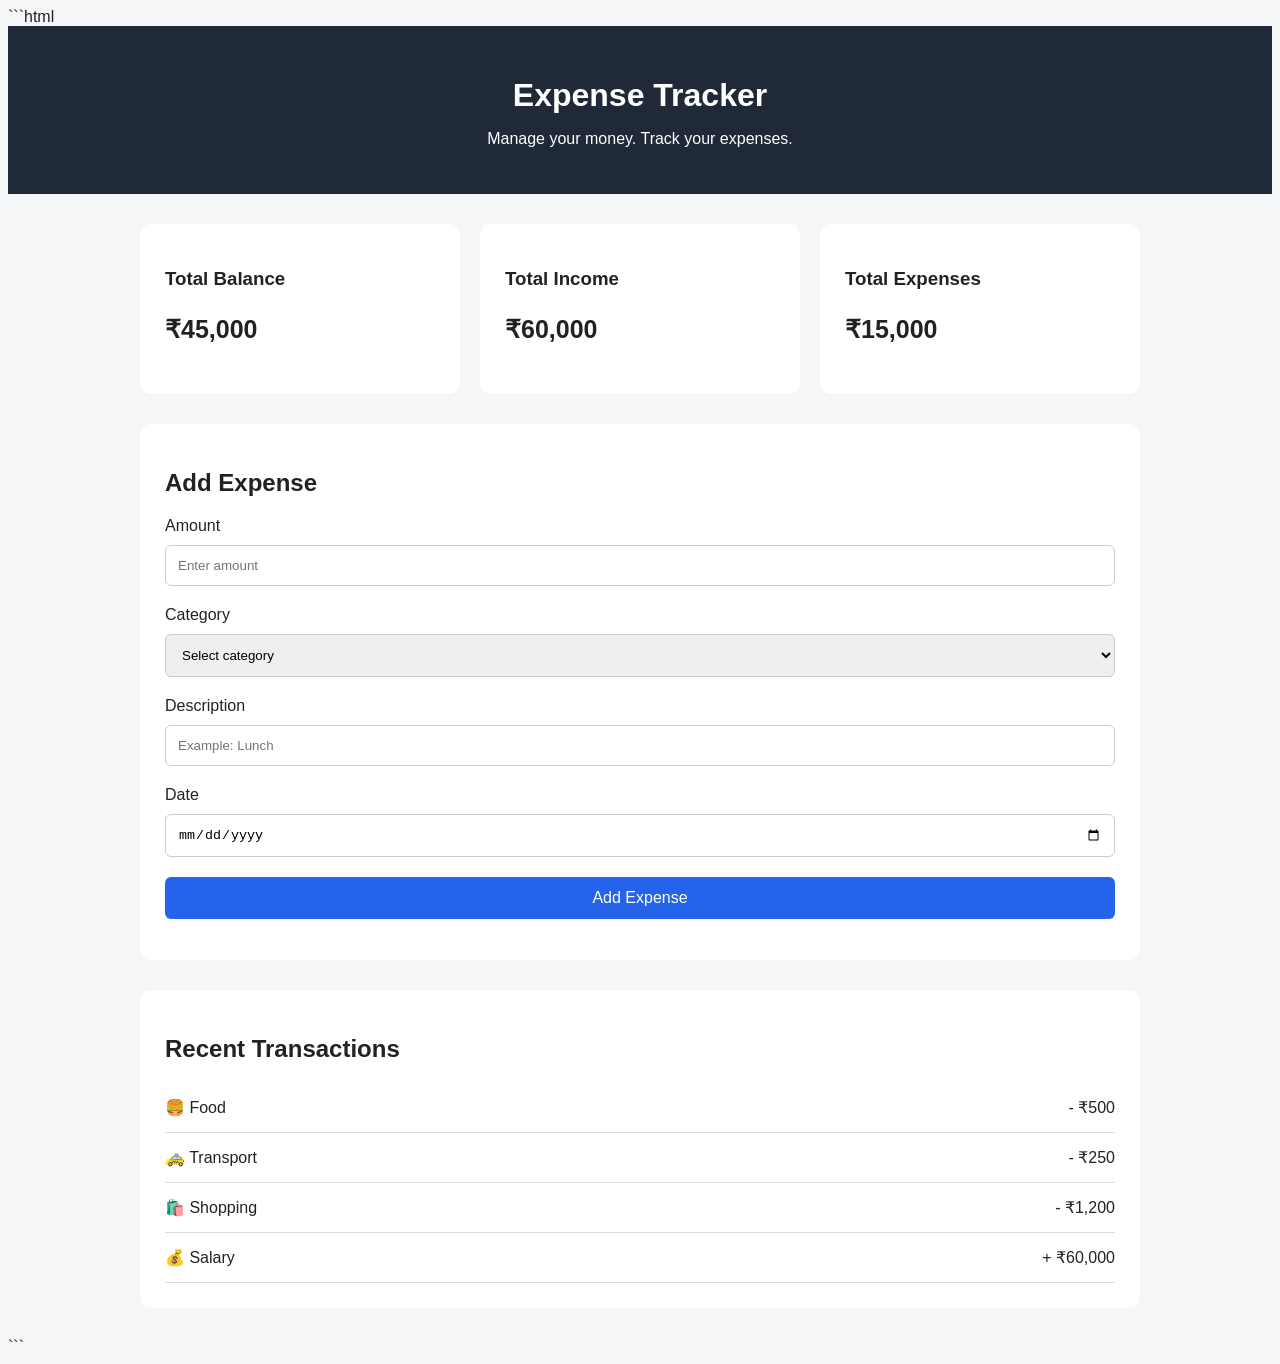
==== index.html @ b2ee7296 "commiting 1st time for my fedw prooject" ====
```html
<!DOCTYPE html>
<html lang="en">

<head>
    <meta charset="UTF-8">
    <meta name="viewport" content="width=device-width, initial-scale=1.0">

    <title>Expense Tracker</title>

    <link rel="stylesheet" href="style.css">
</head>

<body>

    <!-- Header -->
    <header>
        <h1>Expense Tracker</h1>
        <p>Manage your money. Track your expenses.</p>
    </header>


    <!-- Main Dashboard -->
    <main>

        <!-- Summary Section -->
        <section class="summary">

            <div class="card">
                <h3>Total Balance</h3>
                <p>₹45,000</p>
            </div>

            <div class="card">
                <h3>Total Income</h3>
                <p>₹60,000</p>
            </div>

            <div class="card">
                <h3>Total Expenses</h3>
                <p>₹15,000</p>
            </div>

        </section>


        <!-- Add Expense -->
        <section class="expense-form">

            <h2>Add Expense</h2>

            <form>

                <label for="amount">Amount</label>
                <input type="number" id="amount" placeholder="Enter amount">

                <label for="category">Category</label>
                <select id="category">

                    <option value="">Select category</option>
                    <option value="food">Food</option>
                    <option value="transport">Transport</option>
                    <option value="shopping">Shopping</option>
                    <option value="rent">Rent</option>
                    <option value="bills">Bills</option>
                    <option value="education">Education</option>
                    <option value="other">Other</option>

                </select>


                <label for="description">Description</label>

                <input type="text" id="description" placeholder="Example: Lunch">


                <label for="date">Date</label>

                <input type="date" id="date">


                <button type="submit">
                    Add Expense
                </button>

            </form>

        </section>


        <!-- Recent Transactions -->
        <section class="transactions">

            <h2>Recent Transactions</h2>

            <div class="transaction">
                <span>🍔 Food</span>
                <span>- ₹500</span>
            </div>

            <div class="transaction">
                <span>🚕 Transport</span>
                <span>- ₹250</span>
            </div>

            <div class="transaction">
                <span>🛍️ Shopping</span>
                <span>- ₹1,200</span>
            </div>

            <div class="transaction">
                <span>💰 Salary</span>
                <span>+ ₹60,000</span>
            </div>

        </section>

    </main>

</body>

</html>
```
---- style.css ----
```css
/* Basic page setup */

* {
    box-sizing: border-box;
    margin: 0;
    padding: 0;
}

body {
    font-family: Arial, sans-serif;
    background-color: #f4f6f8;
    color: #222;
}


/* Header */

header {
    background-color: #1f2937;
    color: white;
    text-align: center;
    padding: 30px;
}

header h1 {
    margin-bottom: 10px;
}


/* Main */

main {
    width: 90%;
    max-width: 1000px;
    margin: 30px auto;
}


/* Summary cards */

.summary {
    display: flex;
    gap: 20px;
    margin-bottom: 30px;
}

.card {
    background-color: white;
    padding: 25px;
    flex: 1;
    border-radius: 10px;
}

.card h3 {
    margin-bottom: 10px;
}

.card p {
    font-size: 25px;
    font-weight: bold;
}


/* Expense form */

.expense-form {
    background-color: white;
    padding: 25px;
    border-radius: 10px;
    margin-bottom: 30px;
}

.expense-form h2 {
    margin-bottom: 20px;
}

form {
    display: flex;
    flex-direction: column;
    gap: 10px;
}

input,
select {
    padding: 12px;
    border: 1px solid #ccc;
    border-radius: 6px;
    margin-bottom: 10px;
}

button {
    padding: 12px;
    border: none;
    border-radius: 6px;
    background-color: #2563eb;
    color: white;
    font-size: 16px;
    cursor: pointer;
}


/* Transactions */

.transactions {
    background-color: white;
    padding: 25px;
    border-radius: 10px;
}

.transactions h2 {
    margin-bottom: 20px;
}

.transaction {
    display: flex;
    justify-content: space-between;
    padding: 15px 0;
    border-bottom: 1px solid #ddd;
}

```
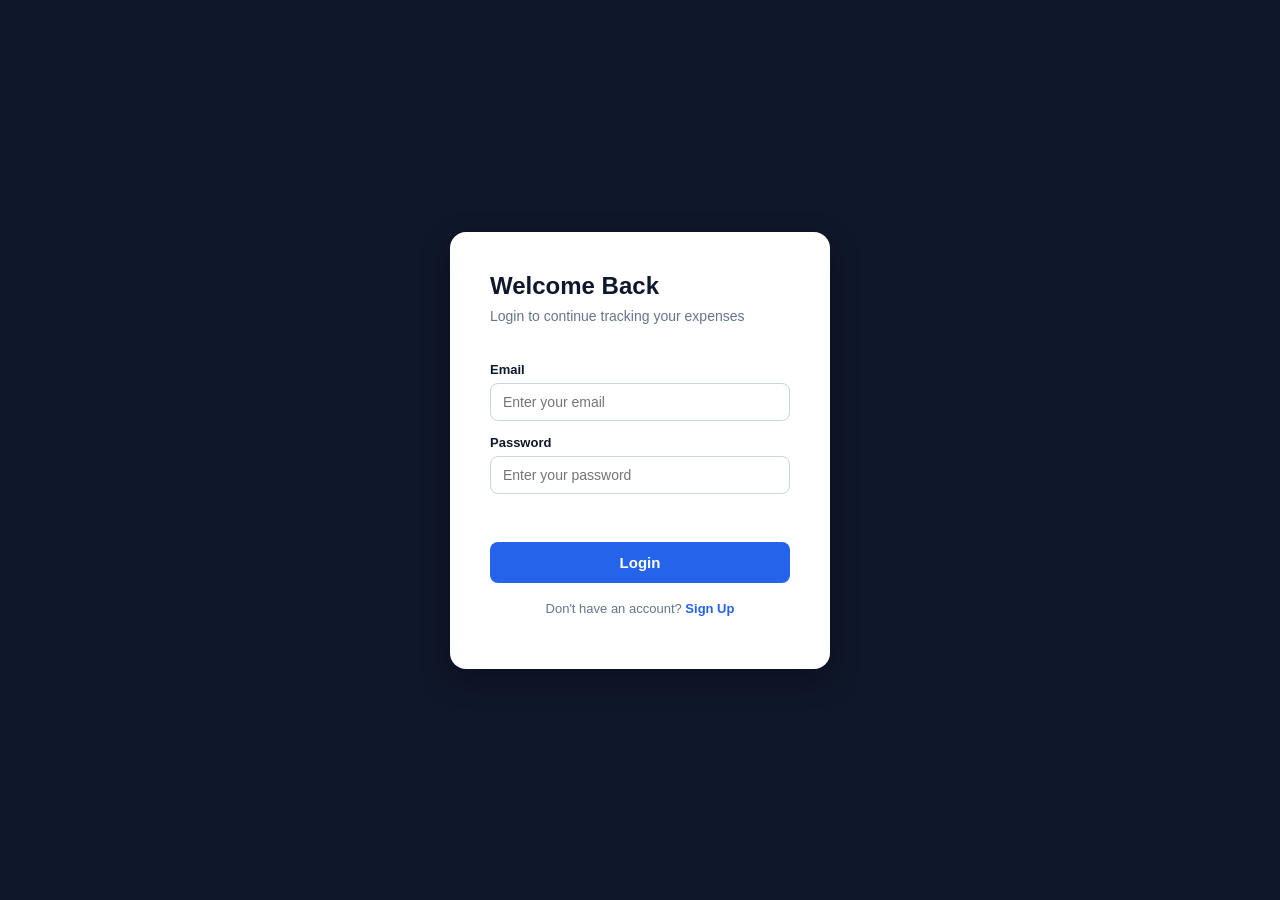
==== commit 87ba73fd: "hello users" ====
--- a/index.html
+++ b/index.html
@@ -1,4 +1,3 @@
-```html
 <!DOCTYPE html>
 <html lang="en">
 
@@ -9,78 +8,162 @@
     <title>Expense Tracker</title>
 
     <link rel="stylesheet" href="style.css">
+
+    <!-- Auth must load before the page renders so we can redirect instantly -->
+    <script src="auth.js"></script>
+    <script>
+        // If no one is logged in, send them to the login page immediately
+        if (!getCurrentUser()) {
+            window.location.href = 'login.html';
+        }
+    </script>
 </head>
 
 <body>
 
-    <!-- Header -->
-    <header>
-        <h1>Expense Tracker</h1>
-        <p>Manage your money. Track your expenses.</p>
+    <!-- ================= HEADER ================= -->
+
+    <header class="header">
+
+        <div>
+            <h1>Expense Tracker</h1>
+            <p>Manage your money smarter</p>
+        </div>
+
+        <div class="header-actions">
+
+            <span id="welcomeUser" class="welcome-text"></span>
+
+            <button id="clearAllBtn" class="danger-btn">
+                Clear All
+            </button>
+
+            <button id="logoutBtn" class="danger-btn" onclick="logoutUser()">
+                Logout
+            </button>
+
+        </div>
+
     </header>
 
 
-    <!-- Main Dashboard -->
-    <main>
-
-        <!-- Summary Section -->
+    <!-- ================= MAIN CONTAINER ================= -->
+
+    <main class="container">
+
+
+        <!-- ================= SUMMARY ================= -->
+
         <section class="summary">
 
-            <div class="card">
+            <div class="summary-card">
                 <h3>Total Balance</h3>
-                <p>₹45,000</p>
-            </div>
-
-            <div class="card">
+                <p id="balance">₹0.00</p>
+            </div>
+
+            <div class="summary-card">
                 <h3>Total Income</h3>
-                <p>₹60,000</p>
-            </div>
-
-            <div class="card">
+                <p id="income">₹0.00</p>
+            </div>
+
+            <div class="summary-card">
                 <h3>Total Expenses</h3>
-                <p>₹15,000</p>
+                <p id="expense">₹0.00</p>
             </div>
 
         </section>
 
 
-        <!-- Add Expense -->
-        <section class="expense-form">
-
-            <h2>Add Expense</h2>
-
-            <form>
-
-                <label for="amount">Amount</label>
-                <input type="number" id="amount" placeholder="Enter amount">
-
-                <label for="category">Category</label>
-                <select id="category">
-
-                    <option value="">Select category</option>
-                    <option value="food">Food</option>
-                    <option value="transport">Transport</option>
-                    <option value="shopping">Shopping</option>
-                    <option value="rent">Rent</option>
-                    <option value="bills">Bills</option>
-                    <option value="education">Education</option>
-                    <option value="other">Other</option>
-
-                </select>
-
-
-                <label for="description">Description</label>
-
-                <input type="text" id="description" placeholder="Example: Lunch">
-
-
-                <label for="date">Date</label>
-
-                <input type="date" id="date">
-
-
-                <button type="submit">
+        <!-- ================= ADD TRANSACTION ================= -->
+
+        <section class="card">
+
+            <h2>Add Transaction</h2>
+
+            <form id="transactionForm">
+
+
+                <!-- TRANSACTION TYPE -->
+
+                <div class="type-section">
+
+                    <label>Transaction Type</label>
+
+                    <div class="type-buttons">
+
+                        <button type="button" class="type-btn active" data-type="expense">
+                            Expense
+                        </button>
+
+                        <button type="button" class="type-btn" data-type="income">
+                            Income
+                        </button>
+
+                    </div>
+
+                </div>
+
+
+                <!-- AMOUNT -->
+
+                <div class="form-group">
+
+                    <label for="amount">
+                        Amount
+                    </label>
+
+                    <input type="number" id="amount" placeholder="Enter amount" min="0" step="0.01" required>
+
+                </div>
+
+
+                <!-- CATEGORY / INCOME SOURCE -->
+
+                <div class="form-group">
+
+                    <label for="category" id="categoryLabel">
+                        Category
+                    </label>
+
+                    <select id="category" required>
+                        <option value="">Select category</option>
+                    </select>
+
+                </div>
+
+
+                <!-- DESCRIPTION -->
+
+                <div class="form-group">
+
+                    <label for="description">
+                        Description
+                    </label>
+
+                    <input type="text" id="description" placeholder="Example: Lunch" required>
+
+                </div>
+
+
+                <!-- DATE -->
+
+                <div class="form-group">
+
+                    <label for="date">
+                        Date
+                    </label>
+
+                    <input type="date" id="date" required>
+
+                </div>
+
+
+                <!-- SUBMIT -->
+
+                <button type="submit" id="submitTransactionBtn" class="primary-btn">
+
                     Add Expense
+
                 </button>
 
             </form>
@@ -88,36 +171,287 @@
         </section>
 
 
-        <!-- Recent Transactions -->
-        <section class="transactions">
-
-            <h2>Recent Transactions</h2>
-
-            <div class="transaction">
-                <span>🍔 Food</span>
-                <span>- ₹500</span>
-            </div>
-
-            <div class="transaction">
-                <span>🚕 Transport</span>
-                <span>- ₹250</span>
-            </div>
-
-            <div class="transaction">
-                <span>🛍️ Shopping</span>
-                <span>- ₹1,200</span>
-            </div>
-
-            <div class="transaction">
-                <span>💰 Salary</span>
-                <span>+ ₹60,000</span>
-            </div>
+
+        <!-- ================= MONTHLY BUDGET ================= -->
+
+        <section class="card">
+
+            <h2>Monthly Budget</h2>
+
+            <form id="budgetForm">
+
+                <div class="form-group">
+
+                    <label for="budget">
+                        Monthly Budget
+                    </label>
+
+                    <input type="number" id="budget" placeholder="Enter monthly budget" min="0" step="0.01" required>
+
+                </div>
+
+                <button type="submit" class="primary-btn">
+
+                    Set Budget
+
+                </button>
+
+            </form>
+
+
+            <div class="budget-info">
+
+                <div>
+                    <span>Budget</span>
+                    <strong id="budgetAmount">₹0.00</strong>
+                </div>
+
+                <div>
+                    <span>Spent This Month</span>
+                    <strong id="spentAmount">₹0.00</strong>
+                </div>
+
+                <div>
+                    <span>Remaining</span>
+                    <strong id="remainingAmount">₹0.00</strong>
+                </div>
+
+            </div>
+
+
+            <div class="progress-container">
+
+                <div id="budgetProgress" class="progress-bar">
+                </div>
+
+            </div>
+
+
+            <p id="budgetMessage"></p>
 
         </section>
 
+
+
+        <!-- ================= SPENDING OVERVIEW ================= -->
+
+        <section class="card">
+
+            <h2>Spending Overview</h2>
+
+
+            <!-- FOOD -->
+
+            <div class="spending-item">
+
+                <div class="spending-header">
+
+                    <span>Food</span>
+
+                    <span id="foodValue">
+                        ₹0.00
+                    </span>
+
+                </div>
+
+                <div class="bar-container">
+
+                    <div id="foodBar" class="spending-bar">
+                    </div>
+
+                </div>
+
+            </div>
+
+
+            <!-- TRANSPORT -->
+
+            <div class="spending-item">
+
+                <div class="spending-header">
+
+                    <span>Transport</span>
+
+                    <span id="transportValue">
+                        ₹0.00
+                    </span>
+
+                </div>
+
+                <div class="bar-container">
+
+                    <div id="transportBar" class="spending-bar">
+                    </div>
+
+                </div>
+
+            </div>
+
+
+            <!-- SHOPPING -->
+
+            <div class="spending-item">
+
+                <div class="spending-header">
+
+                    <span>Shopping</span>
+
+                    <span id="shoppingValue">
+                        ₹0.00
+                    </span>
+
+                </div>
+
+                <div class="bar-container">
+
+                    <div id="shoppingBar" class="spending-bar">
+                    </div>
+
+                </div>
+
+            </div>
+
+
+            <!-- OTHER -->
+
+            <div class="spending-item">
+
+                <div class="spending-header">
+
+                    <span>Other</span>
+
+                    <span id="otherValue">
+                        ₹0.00
+                    </span>
+
+                </div>
+
+                <div class="bar-container">
+
+                    <div id="otherBar" class="spending-bar">
+                    </div>
+
+                </div>
+
+            </div>
+
+        </section>
+
+
+
+        <!-- ================= TRANSACTIONS ================= -->
+
+        <section class="card">
+
+            <div class="transaction-header">
+
+                <h2>Transactions</h2>
+
+                <div class="transaction-controls">
+
+                    <input type="text" id="search" placeholder="Search transactions">
+
+                    <select id="filterCategory">
+
+                        <option value="All">
+                            All Categories
+                        </option>
+
+                        <!-- Expense -->
+
+                        <option value="Food">
+                            Food
+                        </option>
+
+                        <option value="Transport">
+                            Transport
+                        </option>
+
+                        <option value="Shopping">
+                            Shopping
+                        </option>
+
+                        <option value="Rent">
+                            Rent
+                        </option>
+
+                        <option value="Bills">
+                            Bills
+                        </option>
+
+                        <option value="Education">
+                            Education
+                        </option>
+
+                        <option value="Healthcare">
+                            Healthcare
+                        </option>
+
+                        <option value="Entertainment">
+                            Entertainment
+                        </option>
+
+                        <option value="Other">
+                            Other
+                        </option>
+
+                        <!-- Income -->
+
+                        <option value="Salary">
+                            Salary
+                        </option>
+
+                        <option value="Freelance">
+                            Freelance
+                        </option>
+
+                        <option value="Business">
+                            Business
+                        </option>
+
+                        <option value="Investment">
+                            Investment
+                        </option>
+
+                        <option value="Gift">
+                            Gift
+                        </option>
+
+                    </select>
+
+                </div>
+
+            </div>
+
+
+            <!-- TRANSACTION LIST -->
+
+            <div id="transactionList">
+
+                <p class="empty-message">
+                    No transactions yet.
+                </p>
+
+            </div>
+
+        </section>
+
+
     </main>
 
+
+    <!-- ================= JAVASCRIPT ================= -->
+
+    <script src="script.js"></script>
+
+    <script>
+        // Show the logged-in user's name in the header
+        const currentUser = getCurrentUser();
+        if (currentUser) {
+            document.getElementById('welcomeUser').textContent = 'Hi, ' + currentUser.name;
+        }
+    </script>
+
 </body>
 
-</html>
-```+</html>
--- a/style.css
+++ b/style.css
@@ -1,122 +1,1007 @@
-```css
-/* Basic page setup */
+/* =====================================================
+   GLOBAL
+===================================================== */
 
 * {
-    box-sizing: border-box;
     margin: 0;
     padding: 0;
-}
+    box-sizing: border-box;
+}
+
+:root {
+    --primary: #6366f1;
+    --primary-dark: #4f46e5;
+
+    --background: #f5f7fb;
+    --card: #ffffff;
+
+    --text: #111827;
+    --muted: #6b7280;
+
+    --border: #e5e7eb;
+
+    --green: #10b981;
+    --red: #ef4444;
+    --orange: #f59e0b;
+
+    --shadow:
+        0 10px 30px rgba(15, 23, 42, 0.08);
+
+    --radius: 18px;
+}
+
+
+/* =====================================================
+   BODY
+===================================================== */
 
 body {
-    font-family: Arial, sans-serif;
-    background-color: #f4f6f8;
-    color: #222;
-}
-
-
-/* Header */
-
-header {
-    background-color: #1f2937;
+    font-family:
+        Inter,
+        -apple-system,
+        BlinkMacSystemFont,
+        "Segoe UI",
+        sans-serif;
+
+    background:
+        linear-gradient(135deg,
+            #f8fafc 0%,
+            #eef2ff 100%);
+
+    color: var(--text);
+
+    min-height: 100vh;
+}
+
+
+/* =====================================================
+   HEADER
+===================================================== */
+
+.header {
+    width: 100%;
+
+    padding: 28px 7%;
+
+    background:
+        linear-gradient(135deg,
+            #4f46e5,
+            #6366f1,
+            #8b5cf6);
+
     color: white;
-    text-align: center;
-    padding: 30px;
-}
-
-header h1 {
-    margin-bottom: 10px;
-}
-
-
-/* Main */
-
-main {
-    width: 90%;
-    max-width: 1000px;
-    margin: 30px auto;
-}
-
-
-/* Summary cards */
+
+    display: flex;
+
+    justify-content: space-between;
+
+    align-items: center;
+
+    box-shadow:
+        0 8px 25px rgba(79, 70, 229, 0.25);
+}
+
+
+.header h1 {
+    font-size: 30px;
+
+    font-weight: 800;
+
+    letter-spacing: -0.5px;
+}
+
+
+.header p {
+    margin-top: 5px;
+
+    color: rgba(255, 255, 255, 0.8);
+
+    font-size: 14px;
+}
+
+
+/* =====================================================
+   MAIN CONTAINER
+===================================================== */
+
+.container {
+    width: min(1200px, 92%);
+
+    margin: 35px auto 60px;
+}
+
+
+/* =====================================================
+   SUMMARY CARDS
+===================================================== */
 
 .summary {
-    display: flex;
-    gap: 20px;
-    margin-bottom: 30px;
-}
+    display: grid;
+
+    grid-template-columns:
+        repeat(3, 1fr);
+
+    gap: 22px;
+
+    margin-bottom: 25px;
+}
+
+
+.summary-card {
+    background: var(--card);
+
+    padding: 25px;
+
+    border-radius: var(--radius);
+
+    box-shadow: var(--shadow);
+
+    border: 1px solid rgba(229, 231, 235, 0.8);
+
+    position: relative;
+
+    overflow: hidden;
+
+    transition:
+        transform 0.25s ease,
+        box-shadow 0.25s ease;
+}
+
+
+.summary-card:hover {
+    transform: translateY(-5px);
+
+    box-shadow:
+        0 18px 40px rgba(15, 23, 42, 0.12);
+}
+
+
+.summary-card::before {
+    content: "";
+
+    position: absolute;
+
+    left: 0;
+    top: 0;
+
+    width: 5px;
+    height: 100%;
+
+    background: var(--primary);
+}
+
+
+.summary-card:nth-child(2)::before {
+    background: var(--green);
+}
+
+
+.summary-card:nth-child(3)::before {
+    background: var(--red);
+}
+
+
+.summary-card h3 {
+    color: var(--muted);
+
+    font-size: 14px;
+
+    font-weight: 600;
+
+    margin-bottom: 12px;
+}
+
+
+.summary-card p {
+    font-size: 30px;
+
+    font-weight: 800;
+
+    letter-spacing: -1px;
+}
+
+
+/* =====================================================
+   GENERAL CARD
+===================================================== */
 
 .card {
-    background-color: white;
-    padding: 25px;
-    flex: 1;
-    border-radius: 10px;
-}
-
-.card h3 {
-    margin-bottom: 10px;
-}
-
-.card p {
-    font-size: 25px;
-    font-weight: bold;
-}
-
-
-/* Expense form */
-
-.expense-form {
-    background-color: white;
-    padding: 25px;
-    border-radius: 10px;
-    margin-bottom: 30px;
-}
-
-.expense-form h2 {
-    margin-bottom: 20px;
-}
-
-form {
-    display: flex;
-    flex-direction: column;
+    background: var(--card);
+
+    border-radius: var(--radius);
+
+    padding: 28px;
+
+    margin-bottom: 25px;
+
+    box-shadow: var(--shadow);
+
+    border:
+        1px solid rgba(229, 231, 235, 0.8);
+}
+
+
+.card h2 {
+    font-size: 21px;
+
+    margin-bottom: 22px;
+
+    font-weight: 750;
+}
+
+
+/* =====================================================
+   TRANSACTION TYPE
+===================================================== */
+
+.type-section {
+    margin-bottom: 22px;
+}
+
+
+.type-section label {
+    display: block;
+
+    margin-bottom: 9px;
+
+    font-size: 14px;
+
+    font-weight: 600;
+
+    color: var(--text);
+}
+
+
+.type-buttons {
+    display: grid;
+
+    grid-template-columns: 1fr 1fr;
+
     gap: 10px;
 }
+
+
+.type-btn {
+    border: 1px solid var(--border);
+
+    background: #f9fafb;
+
+    color: var(--muted);
+
+    padding: 13px;
+
+    border-radius: 12px;
+
+    cursor: pointer;
+
+    font-size: 14px;
+
+    font-weight: 700;
+
+    transition:
+        all 0.2s ease;
+}
+
+
+.type-btn:hover {
+    border-color: var(--primary);
+
+    color: var(--primary);
+}
+
+
+.type-btn.active {
+    background:
+        linear-gradient(135deg,
+            var(--primary),
+            #8b5cf6);
+
+    color: white;
+
+    border-color:
+        transparent;
+
+    box-shadow:
+        0 6px 15px rgba(99, 102, 241, 0.25);
+}
+
+
+/* =====================================================
+   FORM
+===================================================== */
+
+.form-group {
+    margin-bottom: 18px;
+}
+
+
+.form-group label {
+    display: block;
+
+    font-size: 14px;
+
+    font-weight: 600;
+
+    margin-bottom: 8px;
+
+    color: #374151;
+}
+
 
 input,
 select {
-    padding: 12px;
-    border: 1px solid #ccc;
-    border-radius: 6px;
-    margin-bottom: 10px;
-}
-
-button {
-    padding: 12px;
+    width: 100%;
+
+    padding: 13px 15px;
+
+    border: 1px solid var(--border);
+
+    border-radius: 11px;
+
+    background: #fafafa;
+
+    color: var(--text);
+
+    font-size: 14px;
+
+    outline: none;
+
+    transition:
+        border-color 0.2s ease,
+        box-shadow 0.2s ease,
+        background 0.2s ease;
+}
+
+
+input:focus,
+select:focus {
+    background: white;
+
+    border-color:
+        var(--primary);
+
+    box-shadow:
+        0 0 0 4px rgba(99, 102, 241, 0.1);
+}
+
+
+input::placeholder {
+    color: #9ca3af;
+}
+
+
+/* =====================================================
+   PRIMARY BUTTON
+===================================================== */
+
+.primary-btn {
+    width: 100%;
+
     border: none;
-    border-radius: 6px;
-    background-color: #2563eb;
+
+    padding: 14px;
+
+    border-radius: 12px;
+
+    background:
+        linear-gradient(135deg,
+            var(--primary),
+            #8b5cf6);
+
     color: white;
-    font-size: 16px;
+
+    font-size: 15px;
+
+    font-weight: 700;
+
     cursor: pointer;
-}
-
-
-/* Transactions */
-
-.transactions {
-    background-color: white;
-    padding: 25px;
+
+    transition:
+        transform 0.2s ease,
+        box-shadow 0.2s ease;
+}
+
+
+.primary-btn:hover {
+    transform: translateY(-2px);
+
+    box-shadow:
+        0 10px 20px rgba(99, 102, 241, 0.3);
+}
+
+
+.primary-btn:active {
+    transform: translateY(0);
+}
+
+
+/* =====================================================
+   DANGER BUTTON
+===================================================== */
+
+.danger-btn {
+    border: 1px solid rgba(255, 255, 255, 0.35);
+
+    background:
+        rgba(255, 255, 255, 0.12);
+
+    color: white;
+
+    padding: 11px 17px;
+
     border-radius: 10px;
-}
-
-.transactions h2 {
+
+    cursor: pointer;
+
+    font-weight: 600;
+
+    backdrop-filter: blur(8px);
+
+    transition:
+        background 0.2s ease;
+}
+
+
+.danger-btn:hover {
+    background:
+        rgba(239, 68, 68, 0.85);
+}
+
+
+/* =====================================================
+   BUDGET
+===================================================== */
+
+.budget-info {
+    display: grid;
+
+    grid-template-columns:
+        repeat(3, 1fr);
+
+    gap: 15px;
+
+    margin-top: 25px;
+}
+
+
+.budget-info>div {
+    background: #f8fafc;
+
+    padding: 18px;
+
+    border-radius: 13px;
+
+    border: 1px solid var(--border);
+}
+
+
+.budget-info span {
+    display: block;
+
+    color: var(--muted);
+
+    font-size: 13px;
+
+    margin-bottom: 7px;
+}
+
+
+.budget-info strong {
+    font-size: 19px;
+}
+
+
+.progress-container {
+    width: 100%;
+
+    height: 10px;
+
+    background: #e5e7eb;
+
+    border-radius: 20px;
+
+    margin-top: 22px;
+
+    overflow: hidden;
+}
+
+
+.progress-bar {
+    height: 100%;
+
+    width: 0;
+
+    background:
+        linear-gradient(90deg,
+            var(--primary),
+            #8b5cf6);
+
+    border-radius: 20px;
+
+    transition:
+        width 0.5s ease;
+}
+
+
+#budgetMessage {
+    margin-top: 12px;
+
+    font-size: 13px;
+
+    color: var(--muted);
+}
+
+
+/* =====================================================
+   SPENDING OVERVIEW
+===================================================== */
+
+.spending-item {
     margin-bottom: 20px;
 }
 
-.transaction {
+
+.spending-item:last-child {
+    margin-bottom: 0;
+}
+
+
+.spending-header {
     display: flex;
+
     justify-content: space-between;
-    padding: 15px 0;
-    border-bottom: 1px solid #ddd;
-}
-
-```+
+    margin-bottom: 8px;
+
+    font-size: 14px;
+
+    font-weight: 600;
+}
+
+
+.spending-header span:last-child {
+    color: var(--muted);
+}
+
+
+.bar-container {
+    width: 100%;
+
+    height: 9px;
+
+    background: #eef2f7;
+
+    border-radius: 20px;
+
+    overflow: hidden;
+}
+
+
+.spending-bar {
+    height: 100%;
+
+    width: 0;
+
+    border-radius: 20px;
+
+    background:
+        linear-gradient(90deg,
+            #6366f1,
+            #8b5cf6);
+
+    transition:
+        width 0.5s ease;
+}
+
+
+/* =====================================================
+   TRANSACTIONS HEADER
+===================================================== */
+
+.transaction-header {
+    display: flex;
+
+    justify-content: space-between;
+
+    align-items: center;
+
+    gap: 20px;
+
+    margin-bottom: 20px;
+}
+
+
+.transaction-header h2 {
+    margin-bottom: 0;
+}
+
+
+.transaction-controls {
+    display: flex;
+
+    gap: 10px;
+
+    width: 55%;
+}
+
+
+.transaction-controls input,
+.transaction-controls select {
+    background: #f9fafb;
+}
+
+
+/* =====================================================
+   TRANSACTION LIST
+===================================================== */
+
+#transactionList {
+    display: flex;
+
+    flex-direction: column;
+
+    gap: 12px;
+}
+
+
+.transaction-item {
+    display: flex;
+
+    align-items: center;
+
+    gap: 15px;
+
+    padding: 16px;
+
+    border: 1px solid var(--border);
+
+    border-radius: 14px;
+
+    background: #fff;
+
+    transition:
+        transform 0.2s ease,
+        box-shadow 0.2s ease;
+}
+
+
+.transaction-item:hover {
+    transform: translateX(4px);
+
+    box-shadow:
+        0 8px 20px rgba(15, 23, 42, 0.07);
+}
+
+
+/* =====================================================
+   TRANSACTION ICON
+===================================================== */
+
+.transaction-icon {
+    width: 46px;
+
+    height: 46px;
+
+    min-width: 46px;
+
+    display: flex;
+
+    align-items: center;
+
+    justify-content: center;
+
+    background: #eef2ff;
+
+    border-radius: 12px;
+
+    font-size: 21px;
+}
+
+
+/* =====================================================
+   TRANSACTION INFO
+===================================================== */
+
+.transaction-info {
+    flex: 1;
+
+    min-width: 0;
+}
+
+
+.transaction-info h3 {
+    font-size: 15px;
+
+    margin-bottom: 5px;
+
+    font-weight: 700;
+
+    overflow: hidden;
+
+    text-overflow: ellipsis;
+
+    white-space: nowrap;
+}
+
+
+.transaction-info p {
+    color: var(--muted);
+
+    font-size: 13px;
+}
+
+
+.transaction-info small {
+    display: inline-block;
+
+    margin-top: 5px;
+
+    padding: 3px 8px;
+
+    border-radius: 20px;
+
+    background: #f3f4f6;
+
+    color: var(--muted);
+
+    font-size: 11px;
+
+    font-weight: 600;
+}
+
+
+/* =====================================================
+   TRANSACTION RIGHT
+===================================================== */
+
+.transaction-right {
+    display: flex;
+
+    align-items: center;
+
+    gap: 15px;
+}
+
+
+.transaction-right strong {
+    font-size: 15px;
+
+    white-space: nowrap;
+}
+
+
+.transaction-right strong.income {
+    color: var(--green);
+}
+
+
+.transaction-right strong.expense {
+    color: var(--red);
+}
+
+
+/* =====================================================
+   DELETE BUTTON
+===================================================== */
+
+.delete-btn {
+    border: none;
+
+    background: #fef2f2;
+
+    color: var(--red);
+
+    padding: 7px 10px;
+
+    border-radius: 8px;
+
+    font-size: 12px;
+
+    font-weight: 600;
+
+    cursor: pointer;
+
+    transition:
+        background 0.2s ease;
+}
+
+
+.delete-btn:hover {
+    background: #fee2e2;
+}
+
+
+/* =====================================================
+   EMPTY MESSAGE
+===================================================== */
+
+.empty-message {
+    text-align: center;
+
+    padding: 35px 20px;
+
+    color: var(--muted);
+
+    background: #f9fafb;
+
+    border-radius: 14px;
+
+    border: 1px dashed var(--border);
+}
+
+
+/* =====================================================
+   SCROLLBAR
+===================================================== */
+
+::-webkit-scrollbar {
+    width: 8px;
+}
+
+
+::-webkit-scrollbar-track {
+    background: #f1f5f9;
+}
+
+
+::-webkit-scrollbar-thumb {
+    background: #c7d2fe;
+
+    border-radius: 10px;
+}
+
+
+::-webkit-scrollbar-thumb:hover {
+    background: #a5b4fc;
+}
+
+
+/* =====================================================
+   RESPONSIVE - TABLET
+===================================================== */
+
+@media (max-width: 850px) {
+
+    .header {
+        padding: 25px 5%;
+    }
+
+
+    .container {
+        width: 94%;
+    }
+
+
+    .summary {
+        grid-template-columns: 1fr;
+    }
+
+
+    .transaction-header {
+        flex-direction: column;
+
+        align-items: stretch;
+    }
+
+
+    .transaction-controls {
+        width: 100%;
+    }
+
+}
+
+
+/* =====================================================
+   RESPONSIVE - MOBILE
+===================================================== */
+
+@media (max-width: 600px) {
+
+    .header {
+        padding: 20px;
+
+        flex-direction: column;
+
+        align-items: flex-start;
+
+        gap: 15px;
+    }
+
+
+    .header h1 {
+        font-size: 25px;
+    }
+
+
+    .header .danger-btn {
+        width: 100%;
+    }
+
+
+    .container {
+        width: 94%;
+
+        margin-top: 20px;
+    }
+
+
+    .card {
+        padding: 20px;
+
+        border-radius: 15px;
+    }
+
+
+    .summary-card {
+        padding: 20px;
+    }
+
+
+    .summary-card p {
+        font-size: 26px;
+    }
+
+
+    .budget-info {
+        grid-template-columns: 1fr;
+    }
+
+
+    .transaction-controls {
+        flex-direction: column;
+    }
+
+
+    .transaction-item {
+        align-items: flex-start;
+    }
+
+
+    .transaction-right {
+        flex-direction: column;
+
+        align-items: flex-end;
+
+        gap: 8px;
+    }
+
+
+    .transaction-info {
+        min-width: 0;
+    }
+
+
+    .transaction-info h3 {
+        max-width: 150px;
+    }
+
+}
+
+
+/* =====================================================
+   SMALL MOBILE
+===================================================== */
+
+@media (max-width: 400px) {
+
+    .type-buttons {
+        grid-template-columns: 1fr;
+    }
+
+
+    .transaction-icon {
+        width: 40px;
+
+        height: 40px;
+
+        min-width: 40px;
+
+        font-size: 18px;
+    }
+
+
+    .transaction-right strong {
+        font-size: 13px;
+    }
+
+}
